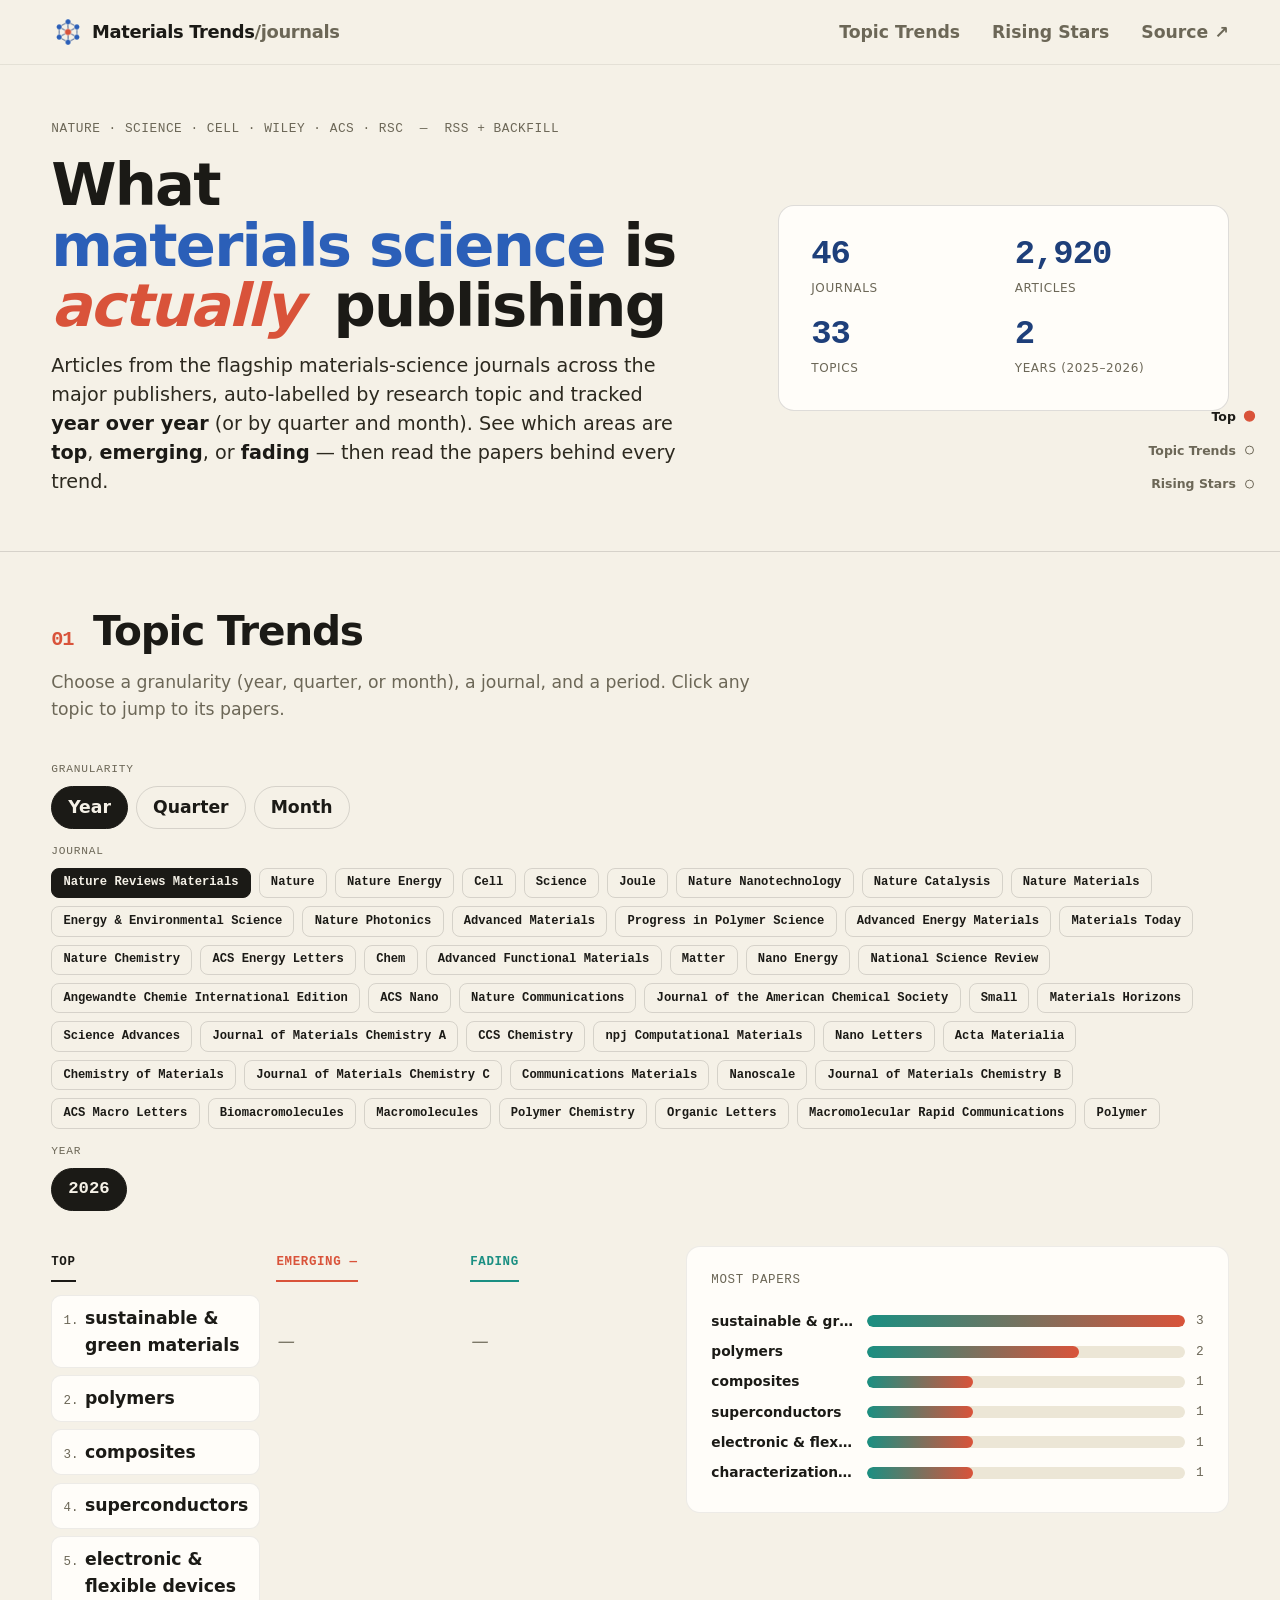
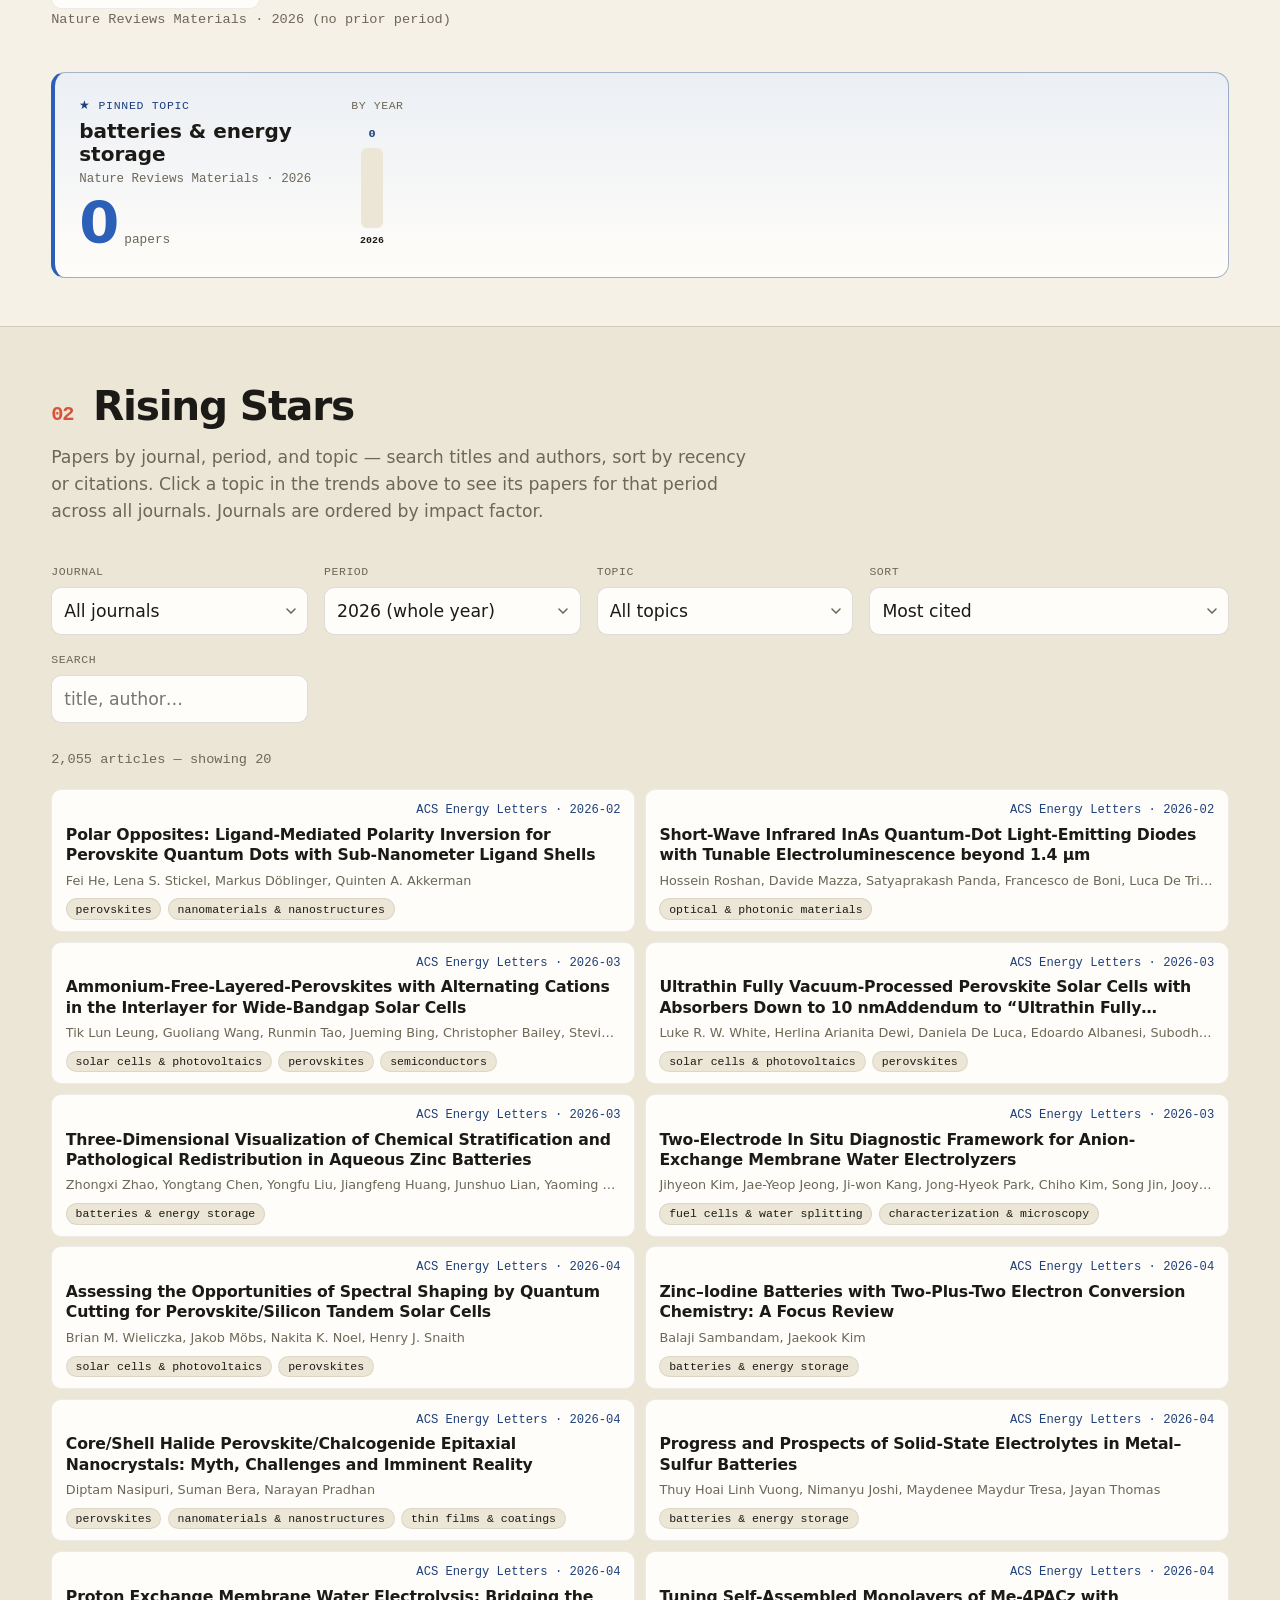
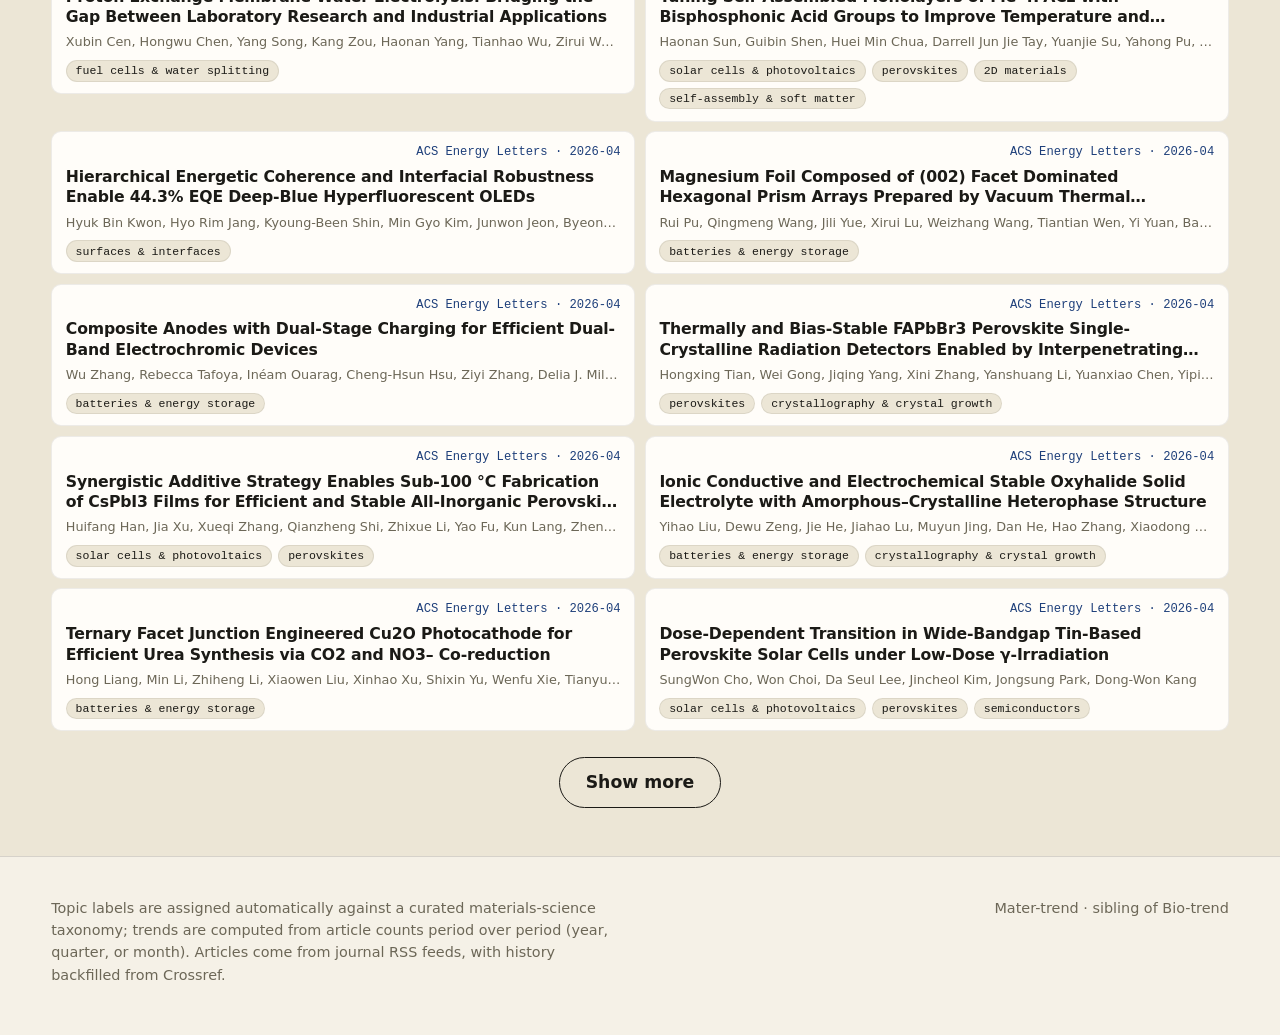
==== docs/index.html @ 1e7d40f5 "feat: build Mater-trend materials-science journal trend monitor Adapt the Bio-trend deterministic pi" ====
<!DOCTYPE html>
<html lang="en">
<head>
  <meta charset="UTF-8" />
  <meta name="viewport" content="width=device-width, initial-scale=1.0" />
  <title>Materials Trends in Journals</title>
  <meta name="description" content="Top, emerging, and fading research topics across the flagship materials-science journals (Nature, Science, Cell Press, Wiley, ACS, RSC, Elsevier) — by year, quarter, or month, from RSS plus historical backfill." />
  <link rel="icon" type="image/png" href="favicon.png" />
  <link rel="apple-touch-icon" href="assets/logo.png" />
  <link rel="preload" href="data/manifest.json" as="fetch" crossorigin />
  <link rel="stylesheet" href="assets/style.css" />
</head>
<body>
  <header class="site-head">
    <div class="wrap site-head__inner">
      <a class="brand" href="#top">
        <img class="brand__logo" src="assets/logo.png" width="32" height="32" alt="" aria-hidden="true" />
        <span class="brand__text">Materials&nbsp;Trends<span class="brand__dim">/journals</span></span>
      </a>
      <nav class="nav" aria-label="Sections">
        <a href="#trends">Topic Trends</a>
        <a href="#browse">Rising Stars</a>
        <a class="nav__ext" href="https://github.com/charlesxu90/Mater-trends" rel="noopener">Source ↗</a>
      </nav>
    </div>
  </header>

  <nav class="sidenav" aria-label="Quick navigation">
    <a href="#top" data-target="top"><span class="sidenav__dot"></span><span class="sidenav__label">Top</span></a>
    <a href="#trends" data-target="trends"><span class="sidenav__dot"></span><span class="sidenav__label">Topic Trends</span></a>
    <a href="#browse" data-target="browse"><span class="sidenav__dot"></span><span class="sidenav__label">Rising Stars</span></a>
  </nav>

  <main id="top">
    <section class="hero" aria-labelledby="hero-h">
      <div class="wrap hero__inner">
        <div class="hero__text">
          <p class="eyebrow">Nature · Science · Cell · Wiley · ACS · RSC &nbsp;—&nbsp; RSS + backfill</p>
          <h1 id="hero-h" class="hero__title">
            What <span class="hero__hl">materials&nbsp;science</span> is<br /><em>actually</em> publishing
          </h1>
          <p class="hero__lede">
            Articles from the flagship materials-science journals across the major
            publishers, auto-labelled by research topic and tracked <strong>year over year</strong>
            (or by quarter and month). See which areas are <strong>top</strong>,
            <strong>emerging</strong>, or <strong>fading</strong> — then read the papers
            behind every trend.
          </p>
        </div>
        <aside class="hero__panel" aria-label="Coverage at a glance">
          <div class="hero__stats" id="hero-stats" aria-live="polite"></div>
        </aside>
      </div>
    </section>

    <section class="section" id="trends" aria-labelledby="trends-h">
      <div class="wrap">
        <div class="section__head">
          <h2 id="trends-h" class="section__title"><span class="section__num">01</span> Topic Trends</h2>
          <p class="section__hint">Choose a granularity (year, quarter, or month), a journal, and a period. Click any topic to jump to its papers.</p>
        </div>
        <div class="picker" role="group" aria-label="Choose granularity, journal and period">
          <div class="picker__group">
            <span class="picker__label">Granularity</span>
            <div class="picker__row" id="bucket-pills"></div>
          </div>
          <div class="picker__group">
            <span class="picker__label">Journal</span>
            <div class="picker__row" id="group-pills"></div>
          </div>
          <div class="picker__group">
            <span class="picker__label" id="period-label">Period</span>
            <div class="picker__row picker__row--periods" id="period-pills"></div>
          </div>
        </div>
        <div id="trend-panel" class="trend-panel" aria-live="polite"></div>
        <section id="topic-highlight" class="highlight" aria-label="Pinned topic" aria-live="polite" hidden></section>
      </div>
    </section>

    <section class="section section--alt" id="browse" aria-labelledby="browse-h">
      <div class="wrap">
        <div class="section__head">
          <h2 id="browse-h" class="section__title"><span class="section__num">02</span> Rising Stars</h2>
          <p class="section__hint">Papers by journal, period, and topic — search titles and authors, sort by recency or citations. Click a topic in the trends above to see its papers for that period across all journals. Journals are ordered by impact factor.</p>
        </div>
        <form class="filters" id="filters" autocomplete="off" aria-label="Article filters">
          <label class="field">
            <span class="field__label">Journal</span>
            <select id="f-journal" class="field__input"><option value="">All journals</option></select>
          </label>
          <label class="field">
            <span class="field__label">Period</span>
            <select id="f-period" class="field__input"><option value="">All periods</option></select>
          </label>
          <label class="field">
            <span class="field__label">Topic</span>
            <select id="f-topic" class="field__input"><option value="">All topics</option></select>
          </label>
          <label class="field">
            <span class="field__label">Sort</span>
            <select id="f-sort" class="field__input">
              <option value="citations" selected>Most cited</option>
              <option value="recent">Most recent</option>
              <option value="rising">Rising (citation gain)</option>
            </select>
          </label>
          <label class="field field--grow">
            <span class="field__label">Search</span>
            <input id="f-search" class="field__input" type="search" placeholder="title, author…" />
          </label>
        </form>
        <p class="result-meta" id="result-meta" aria-live="polite"></p>
        <ol class="papers" id="papers"></ol>
        <div class="more" id="more-wrap" hidden>
          <button class="btn" id="more-btn" type="button">Show more</button>
        </div>
      </div>
    </section>
  </main>

  <footer class="site-foot">
    <div class="wrap site-foot__inner">
      <p>Topic labels are assigned automatically against a curated materials-science taxonomy; trends are computed from article counts period over period (year, quarter, or month). Articles come from journal RSS feeds, with history backfilled from Crossref.</p>
      <p class="site-foot__meta">Mater-trend · sibling of Bio-trend</p>
    </div>
  </footer>

  <script src="assets/app.js" defer></script>
</body>
</html>
---- docs/assets/style.css ----
/* Materials Trends — editorial / Swiss data-viz. Palette tuned to the lattice logo:
   cream paper, cobalt brand, coral = emerging/hot, teal = fading/cool. */

:root {
  --paper: #f5f1e7;
  --paper-2: #ece6d6;
  --card: #fffdf9;
  --ink: #1b1a16;
  --muted: #6c6757;
  --line: rgba(27, 26, 22, 0.14);
  --line-soft: rgba(27, 26, 22, 0.08);

  --accent: #d9533a;        /* emerging / hot (logo coral) */
  --accent-ink: #9a3826;
  --cool: #1a8f82;          /* fading / cool (logo teal) */
  --cool-ink: #0f5f56;
  --brand: #2b5fb8;         /* logo cobalt — materials highlight */
  --brand-ink: #1e3f7a;
  --top: #1b1a16;           /* top / established */

  --text-hero: clamp(2.2rem, 1.3rem + 3vw, 4rem);
  --text-h2: clamp(1.6rem, 1.1rem + 1.8vw, 2.6rem);
  --space-section: clamp(3.5rem, 2.5rem + 4vw, 7rem);

  --sans: "Inter", system-ui, -apple-system, "Segoe UI", Roboto, sans-serif;
  --mono: ui-monospace, "SF Mono", "JetBrains Mono", "Cascadia Code", Menlo, monospace;

  --dur: 240ms;
  --ease: cubic-bezier(0.16, 1, 0.3, 1);
}

* { box-sizing: border-box; }
html { scroll-behavior: smooth; }
@media (prefers-reduced-motion: reduce) {
  html { scroll-behavior: auto; }
  * { animation-duration: 0.001ms !important; transition-duration: 0.001ms !important; }
}

body {
  margin: 0;
  background: var(--paper);
  color: var(--ink);
  font-family: var(--sans);
  font-size: clamp(1rem, 0.96rem + 0.2vw, 1.08rem);
  line-height: 1.55;
  -webkit-font-smoothing: antialiased;
}
.wrap { width: min(1240px, 92vw); margin-inline: auto; }
a { color: inherit; }
em { font-style: italic; }
:focus-visible { outline: 2.5px solid var(--accent); outline-offset: 3px; border-radius: 2px; }

/* ---------- header ---------- */
.site-head {
  position: sticky; top: 0; z-index: 20;
  background: color-mix(in oklab, var(--paper) 86%, transparent);
  backdrop-filter: blur(10px);
  border-bottom: 1px solid var(--line-soft);
}
/* Fluid header: brand + nav sit on one line when there's room; as the viewport
   narrows the nav wraps below the brand (and its links wrap among themselves)
   instead of overflowing/clipping. */
.site-head__inner { display: flex; flex-wrap: wrap; align-items: center; justify-content: space-between; gap: 0.4rem 1rem; min-height: 64px; padding-block: 0.5rem; }
.brand { display: inline-flex; align-items: center; gap: 0.55ch; text-decoration: none; font-weight: 800; letter-spacing: -0.02em; font-size: 1.12rem; flex: 0 0 auto; }
.brand__logo { width: 1.9em; height: 1.9em; display: block; border-radius: 6px; }
.brand__dim { color: var(--muted); font-weight: 600; }
.nav { display: flex; flex-wrap: wrap; gap: 0.4rem clamp(0.9rem, 3vw, 2rem); align-items: center; justify-content: flex-end; font-weight: 600; }
.nav a { text-decoration: none; color: var(--muted); transition: color var(--dur) var(--ease); }
.nav a:hover { color: var(--ink); }
.nav__ext { color: var(--ink); }
/* phones: give the nav its own full-width line, left-aligned with tappable links */
@media (max-width: 640px) {
  .nav { flex-basis: 100%; justify-content: flex-start; gap: 0.35rem 1.25rem; }
  .nav a { padding: 0.3rem 0; }
}

/* ---------- hero ---------- */
.hero { padding: clamp(2.2rem, 1.4rem + 2.5vw, 4rem) 0; border-bottom: 1px solid var(--line); }
.hero__inner { display: grid; grid-template-columns: 1.5fr 1fr; gap: clamp(2rem, 4vw, 4.5rem); align-items: center; }
@media (max-width: 820px) { .hero__inner { grid-template-columns: 1fr; gap: 1.8rem; } }
.eyebrow { font-family: var(--mono); font-size: 0.8rem; letter-spacing: 0.04em; color: var(--muted); text-transform: uppercase; margin: 0 0 1rem; }
.hero__title { font-size: var(--text-hero); line-height: 1.02; letter-spacing: -0.03em; font-weight: 800; margin: 0 0 1rem; }
.hero__title em { color: var(--accent); margin-right: 0.22em; }
.hero__title .hero__hl { color: var(--brand); }
.hero__lede { font-size: clamp(1rem, 0.95rem + 0.35vw, 1.2rem); max-width: 52ch; color: #2c291f; margin: 0; line-height: 1.5; }
.hero__lede strong { color: var(--ink); }
.hero__panel { background: var(--card); border: 1px solid var(--line); border-radius: 16px; padding: clamp(1.3rem, 2.5vw, 2rem); }
.hero__stats { display: grid; grid-template-columns: 1fr 1fr; gap: 1.3rem 1.4rem; }
.stat { display: flex; flex-direction: column; }
.stat__num { font-family: var(--mono); font-size: clamp(1.5rem, 1rem + 1.4vw, 2.2rem); font-weight: 700; line-height: 1; letter-spacing: -0.03em; color: var(--brand-ink); }
.stat__label { font-size: 0.75rem; color: var(--muted); text-transform: uppercase; letter-spacing: 0.05em; margin-top: 0.45rem; }

/* ---------- sections ---------- */
.section { padding: clamp(2rem, 1.4rem + 2vw, 3.5rem) 0; }
.section--alt { background: var(--paper-2); border-top: 1px solid var(--line); }
.section__head { margin-bottom: clamp(1.6rem, 3vw, 2.8rem); }
.section__title { font-size: var(--text-h2); letter-spacing: -0.03em; font-weight: 800; margin: 0 0 0.4rem; display: flex; align-items: baseline; gap: 0.7ch; }
.section__num { font-family: var(--mono); font-size: 0.5em; color: var(--accent); font-weight: 700; }
.section__hint { color: var(--muted); margin: 0; max-width: 64ch; }

/* ---------- picker (pills) ---------- */
.picker { display: flex; flex-direction: column; gap: 0.9rem; margin-bottom: 2.2rem; }
.picker__group { display: flex; flex-direction: column; gap: 0.45rem; }
.picker__label { font-family: var(--mono); font-size: 0.7rem; letter-spacing: 0.07em; text-transform: uppercase; color: var(--muted); }
.picker__row { display: flex; flex-wrap: wrap; gap: 0.5rem; }
.pill {
  font: inherit; font-weight: 700; cursor: pointer;
  border: 1px solid var(--line); background: transparent; color: var(--ink);
  padding: 0.45rem 1rem; border-radius: 999px;
  transition: background var(--dur) var(--ease), color var(--dur) var(--ease), border-color var(--dur) var(--ease), transform var(--dur) var(--ease);
}
.pill:hover { border-color: var(--ink); transform: translateY(-1px); }
.pill[aria-pressed="true"] { background: var(--ink); color: var(--paper); border-color: var(--ink); }
/* many journals -> compact mono "cards" */
.pill--journal { font-family: var(--mono); font-weight: 600; font-size: 0.76rem; padding: 0.3rem 0.7rem; border-radius: 8px; }
.picker__row--periods .pill { font-family: var(--mono); font-weight: 600; }

/* ---------- trend panel (cols + chart) ---------- */
.trend-panel { display: grid; grid-template-columns: 1.1fr 1fr; gap: clamp(1.2rem, 3vw, 2.4rem); align-items: start; }
@media (max-width: 860px) { .trend-panel { grid-template-columns: 1fr; } }
.cols { display: grid; grid-template-columns: repeat(3, 1fr); gap: 1rem; }
@media (max-width: 560px) { .cols { grid-template-columns: 1fr; } }
.col__h { font-family: var(--mono); font-size: 0.78rem; text-transform: uppercase; letter-spacing: 0.05em; margin: 0 0 0.8rem; padding-bottom: 0.5rem; border-bottom: 2px solid currentColor; display: inline-block; }
.col--top .col__h { color: var(--top); }
.col--emerging .col__h { color: var(--accent); }
.col--fading .col__h { color: var(--cool); }
.rank { list-style: none; margin: 0; padding: 0; display: flex; flex-direction: column; gap: 0.45rem; counter-reset: r; }
.rank li { counter-increment: r; }
.chip {
  display: flex; align-items: baseline; gap: 0.6ch; width: 100%; text-align: left;
  font: inherit; cursor: pointer; background: var(--card); color: var(--ink);
  border: 1px solid var(--line-soft); border-radius: 10px; padding: 0.55rem 0.7rem;
  transition: border-color var(--dur) var(--ease), transform var(--dur) var(--ease), box-shadow var(--dur) var(--ease);
}
.chip:hover { transform: translateY(-2px); border-color: var(--line); box-shadow: 0 8px 22px -16px rgba(0,0,0,0.5); }
.chip__rank { font-family: var(--mono); font-size: 0.78rem; color: var(--muted); }
.chip__rank::before { content: counter(r) ". "; }
.chip__name { font-weight: 650; }
.col--emerging .chip:hover { border-color: var(--accent); }
.col--fading .chip:hover { border-color: var(--cool); }

.chart { background: var(--card); border: 1px solid var(--line-soft); border-radius: 14px; padding: clamp(1rem, 2vw, 1.5rem); }
.chart__h { font-family: var(--mono); font-size: 0.78rem; text-transform: uppercase; letter-spacing: 0.05em; color: var(--muted); margin: 0 0 1rem; }
.bar { display: grid; grid-template-columns: 9rem 1fr auto; align-items: center; gap: 0.7rem; padding: 0.28rem 0; cursor: pointer; width: 100%; border: 0; background: none; font: inherit; color: inherit; text-align: left; }
.bar__name { font-size: 0.86rem; font-weight: 600; white-space: nowrap; overflow: hidden; text-overflow: ellipsis; }
.bar__track { height: 12px; background: var(--paper-2); border-radius: 999px; overflow: hidden; }
.bar__fill { height: 100%; background: linear-gradient(90deg, var(--cool), var(--accent)); border-radius: 999px; transform-origin: left; animation: grow var(--dur) var(--ease); }
@keyframes grow { from { transform: scaleX(0.02); } }
.bar__val { font-family: var(--mono); font-size: 0.8rem; color: var(--muted); }
.bar:hover .bar__name { color: var(--accent); }

.empty { color: var(--muted); font-style: italic; padding: 1rem 0; }

/* ---------- pinned topic highlight ---------- */
.highlight {
  margin-top: 1.4rem;
  display: grid; grid-template-columns: minmax(11rem, 15rem) 1fr; gap: clamp(1rem, 2.5vw, 2rem);
  align-items: stretch;
  background: linear-gradient(180deg, color-mix(in oklab, var(--brand) 9%, var(--card)), var(--card));
  border: 1px solid color-mix(in oklab, var(--brand) 32%, var(--line));
  border-left: 4px solid var(--brand);
  border-radius: 14px; padding: clamp(1rem, 2vw, 1.5rem);
}
.highlight[hidden] { display: none; }
@media (max-width: 760px) { .highlight { grid-template-columns: 1fr; } }

.highlight__lead { display: flex; flex-direction: column; gap: 0.15rem; min-width: 0; }
.highlight__pin { font-family: var(--mono); font-size: 0.72rem; text-transform: uppercase; letter-spacing: 0.06em; color: var(--brand-ink); margin: 0; }
.highlight__name { align-self: flex-start; font: inherit; font-size: 1.25rem; font-weight: 750; line-height: 1.15; color: var(--ink); background: none; border: 0; padding: 0.2rem 0 0; cursor: pointer; text-align: left; transition: color var(--dur) var(--ease); }
.highlight__name:hover { color: var(--brand); }
.highlight__scope { font-family: var(--mono); font-size: 0.78rem; color: var(--muted); margin: 0.1rem 0 0; }
.highlight__count { margin: auto 0 0; display: flex; align-items: baseline; gap: 0.45ch; }
.highlight__num { font-size: clamp(2.4rem, 1.5rem + 3vw, 3.6rem); font-weight: 800; line-height: 1; color: var(--brand); font-variant-numeric: tabular-nums; }
.highlight__unit { font-family: var(--mono); font-size: 0.8rem; color: var(--muted); }

.highlight__series { min-width: 0; display: flex; flex-direction: column; gap: 0.6rem; }
.highlight__series-h { font-family: var(--mono); font-size: 0.72rem; text-transform: uppercase; letter-spacing: 0.05em; color: var(--muted); margin: 0; }
.highlight__bars { display: flex; align-items: flex-end; gap: 0.55rem; overflow-x: auto; padding-bottom: 0.2rem; min-height: 7.2rem; }
.hbar { flex: 0 0 auto; display: flex; flex-direction: column; align-items: center; gap: 0.3rem; width: 2.6rem; border: 0; background: none; font: inherit; color: inherit; cursor: pointer; }
.hbar__track { height: 5rem; width: 1.4rem; display: flex; align-items: flex-end; background: var(--paper-2); border-radius: 6px; overflow: hidden; }
.hbar__fill { width: 100%; background: color-mix(in oklab, var(--brand) 55%, var(--cool)); border-radius: 6px 6px 0 0; transition: height var(--dur) var(--ease); }
.hbar--active .hbar__fill { background: var(--brand); }
.hbar__val { font-family: var(--mono); font-size: 0.74rem; color: var(--muted); font-variant-numeric: tabular-nums; }
.hbar--active .hbar__val { color: var(--brand-ink); font-weight: 700; }
.hbar__lbl { font-family: var(--mono); font-size: 0.62rem; color: var(--muted); white-space: nowrap; }
.hbar--active .hbar__lbl { color: var(--ink); font-weight: 700; }
.hbar:hover .hbar__fill { filter: brightness(1.08); }

/* ---------- filters ---------- */
.filters { display: grid; grid-template-columns: repeat(3, minmax(0,1fr)) 1.4fr; gap: 1rem; margin-bottom: 1.6rem; }
@media (max-width: 760px) { .filters { grid-template-columns: 1fr 1fr; } .field--grow { grid-column: 1 / -1; } }
.field { display: flex; flex-direction: column; gap: 0.4rem; min-width: 0; }
.field__label { font-family: var(--mono); font-size: 0.72rem; text-transform: uppercase; letter-spacing: 0.05em; color: var(--muted); }
.field__input { font: inherit; width: 100%; padding: 0.6rem 0.75rem; border: 1px solid var(--line); border-radius: 10px; background: var(--card); color: var(--ink); transition: border-color var(--dur) var(--ease), box-shadow var(--dur) var(--ease); }
.field__input:hover { border-color: var(--ink); }
.field__input:focus-visible { outline: none; border-color: var(--accent); box-shadow: 0 0 0 3px color-mix(in oklab, var(--accent) 22%, transparent); }
select.field__input { cursor: pointer; appearance: none; -webkit-appearance: none;
  background-image: url("data:image/svg+xml,%3Csvg width='10' height='6' xmlns='http://www.w3.org/2000/svg'%3E%3Cpath d='M1 1l4 4 4-4' stroke='%236c6757' stroke-width='1.5' fill='none' stroke-linecap='round'/%3E%3C/svg%3E");
  background-repeat: no-repeat; background-position: right 0.7rem center; padding-right: 1.9rem;
}

.result-meta { font-family: var(--mono); font-size: 0.85rem; color: var(--muted); margin: 0 0 1.2rem; }

/* ---------- paper cards ---------- */
.papers { list-style: none; margin: 0; padding: 0; display: grid; gap: 0.6rem; align-items: start; grid-template-columns: repeat(auto-fill, minmax(min(100%, 32rem), 1fr)); }
.paper { background: var(--card); border: 1px solid var(--line-soft); border-radius: 10px; padding: 0.7rem 0.85rem; transition: border-color var(--dur) var(--ease), box-shadow var(--dur) var(--ease); }
.paper:hover { border-color: var(--line); box-shadow: 0 12px 30px -22px rgba(0,0,0,0.55); }
/* row 1: venue */
.paper__head { display: flex; justify-content: space-between; align-items: baseline; gap: 0.6rem; margin: 0 0 0.3rem; }
.paper__cites { font-family: var(--mono); font-size: 0.76rem; color: var(--accent); white-space: nowrap; }
.paper__venue { font-family: var(--mono); font-size: 0.76rem; color: var(--brand-ink); text-align: right; }
/* row 2: full-width title, max two lines + ellipsis */
.paper__title {
  font-size: 0.98rem; font-weight: 700; letter-spacing: -0.01em; margin: 0; line-height: 1.3;
  display: -webkit-box; -webkit-line-clamp: 2; line-clamp: 2; -webkit-box-orient: vertical; overflow: hidden;
}
.paper__title a { color: inherit; text-decoration: none; }
.paper__title a:hover { color: var(--accent); }
/* single line; always reserves one line of height (empty when no authors) */
.paper__authors { color: var(--muted); font-size: 0.8rem; margin: 0.3rem 0 0; min-height: 1.2em; white-space: nowrap; overflow: hidden; text-overflow: ellipsis; }
.tags { display: flex; flex-wrap: wrap; gap: 0.4rem; align-items: center; margin-top: 0.5rem; }
.tag { font-family: var(--mono); font-size: 0.72rem; padding: 0.2rem 0.55rem; border-radius: 999px; background: var(--paper-2); border: 1px solid var(--line-soft); cursor: pointer; color: inherit; transition: background var(--dur) var(--ease), color var(--dur) var(--ease); }
.tag:hover { background: var(--ink); color: var(--paper); }

.more { text-align: center; margin-top: 1.6rem; }
.btn { font: inherit; font-weight: 700; cursor: pointer; padding: 0.7rem 1.6rem; border-radius: 999px; border: 1px solid var(--ink); background: transparent; color: var(--ink); transition: background var(--dur) var(--ease), color var(--dur) var(--ease); }
.btn:hover { background: var(--ink); color: var(--paper); }
.loading { color: var(--muted); font-family: var(--mono); font-size: 0.85rem; padding: 2rem 0; }

/* ---------- footer ---------- */
.site-foot { border-top: 1px solid var(--line); padding: 2.5rem 0; }
.site-foot__inner { display: flex; flex-wrap: wrap; gap: 1rem; justify-content: space-between; color: var(--muted); font-size: 0.9rem; }
.site-foot__inner p { margin: 0; max-width: 62ch; }
.site-foot a { color: var(--ink); }

/* ---------- right-side fast nav (scroll-spy) ---------- */
.sidenav { position: fixed; right: clamp(0.8rem, 2vw, 2rem); top: 50%; transform: translateY(-50%); z-index: 30; display: flex; flex-direction: column; gap: 0.9rem; }
.sidenav a { display: flex; align-items: center; gap: 0.6rem; text-decoration: none; color: var(--muted); flex-direction: row-reverse; }
.sidenav__dot { width: 9px; height: 9px; border-radius: 50%; border: 1.5px solid var(--muted); background: transparent; transition: background var(--dur) var(--ease), border-color var(--dur) var(--ease), transform var(--dur) var(--ease); flex: none; }
.sidenav__label { font-size: 0.78rem; font-weight: 600; opacity: 0; transform: translateX(6px); transition: opacity var(--dur) var(--ease), transform var(--dur) var(--ease); white-space: nowrap; }
.sidenav a:hover .sidenav__label, .sidenav a:focus-visible .sidenav__label { opacity: 1; transform: translateX(0); }
.sidenav a:hover .sidenav__dot { border-color: var(--ink); }
.sidenav a.active .sidenav__dot { background: var(--accent); border-color: var(--accent); transform: scale(1.25); }
.sidenav a.active .sidenav__label { opacity: 1; transform: translateX(0); color: var(--ink); }
@media (max-width: 1100px) { .sidenav { display: none; } }
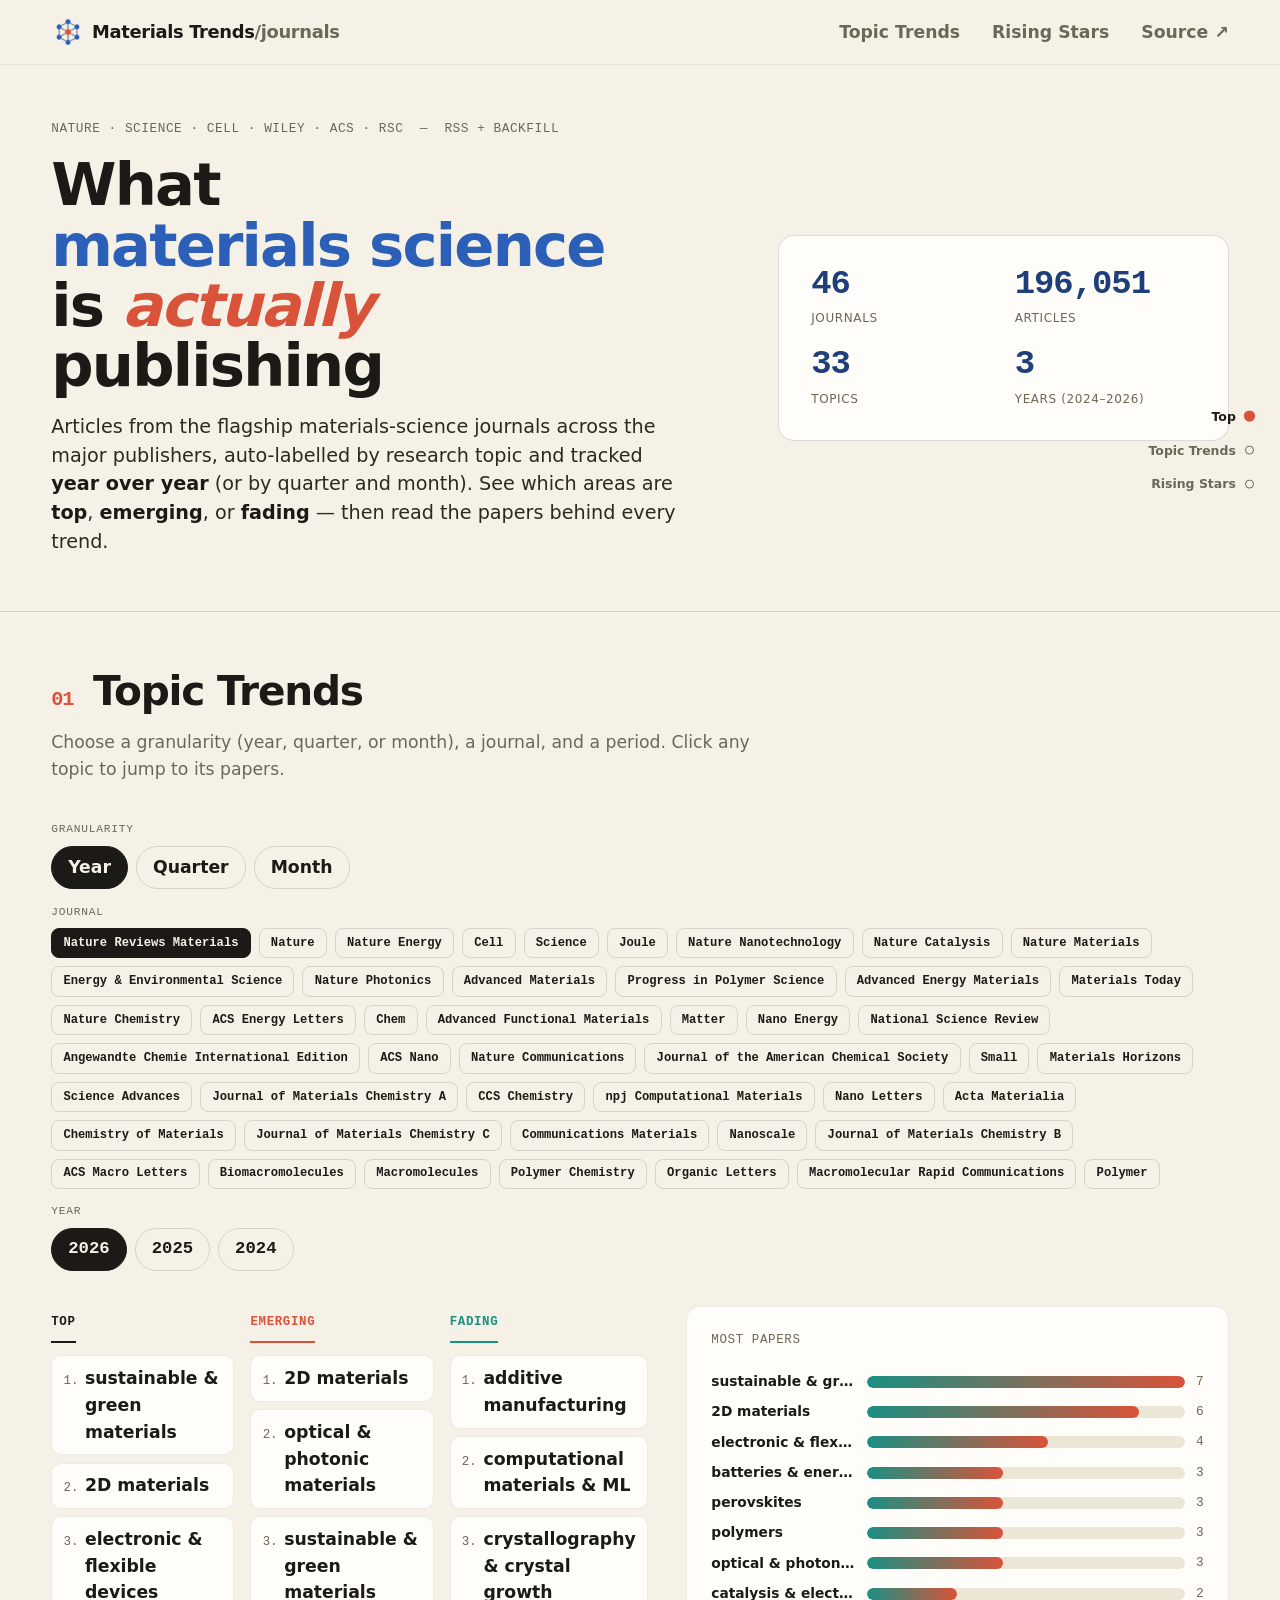
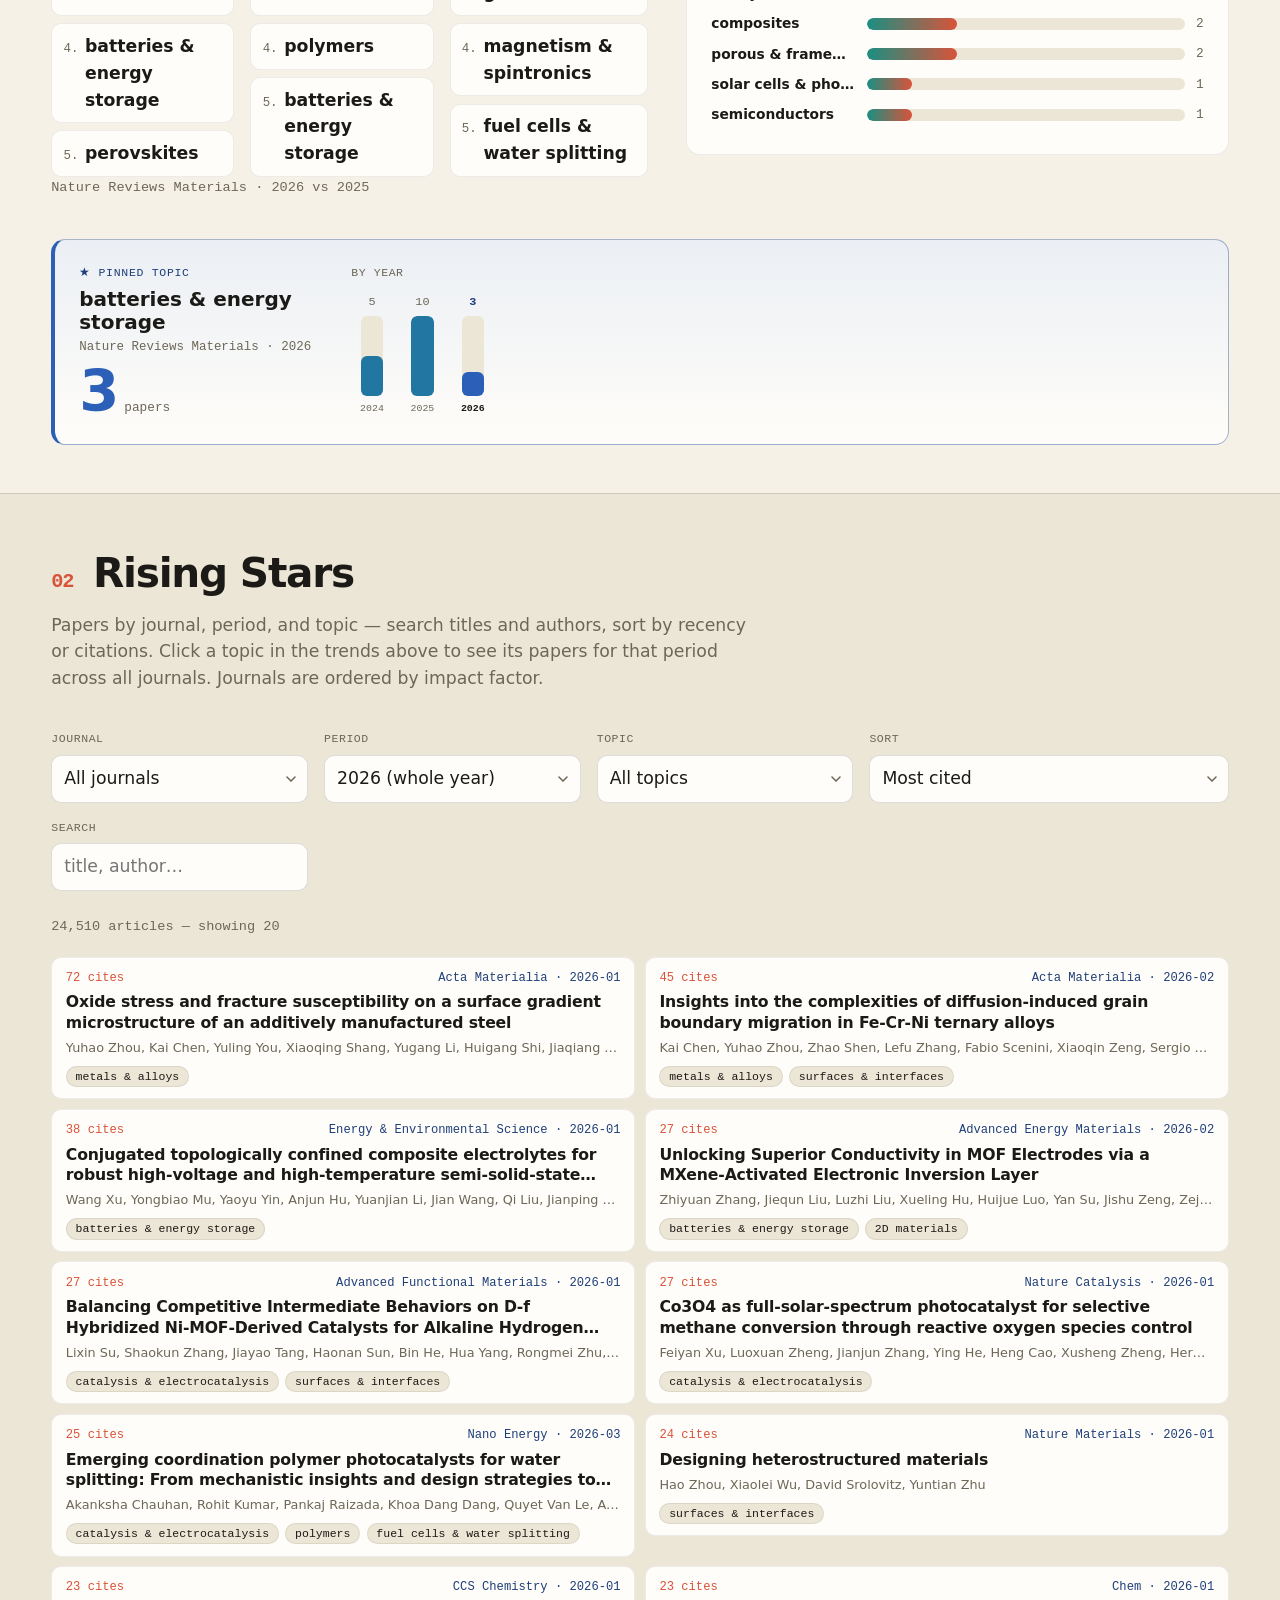
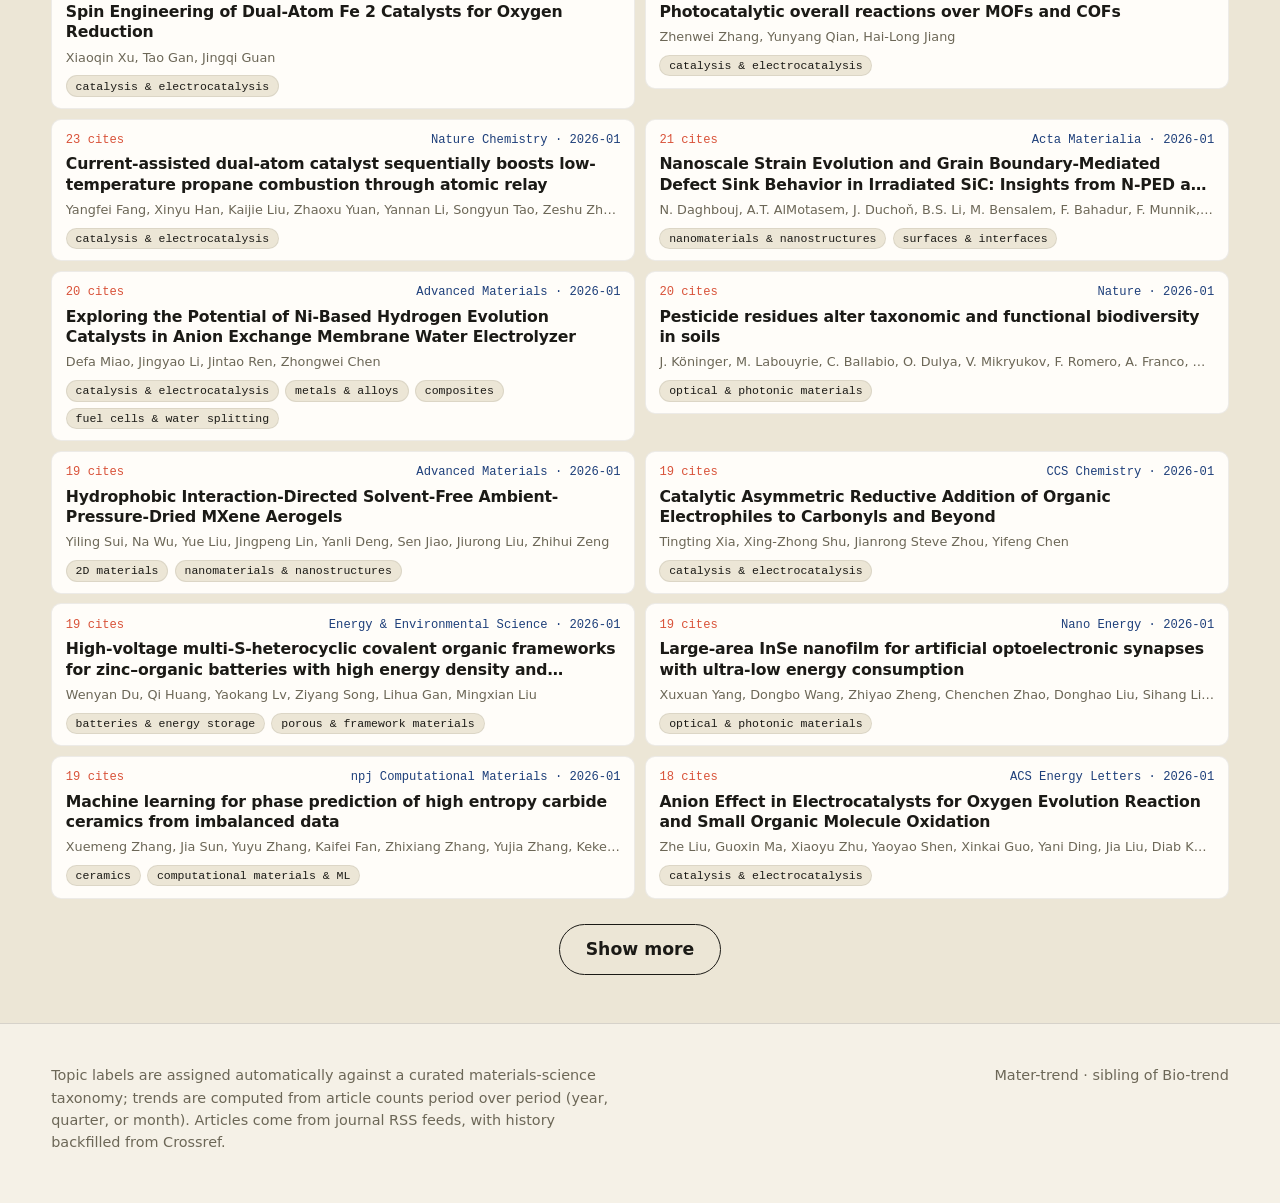
==== commit e10f795e: "fix: rebalance hero title so 'is' isn't orphaned on its own line Move the line break after 'material" ====
--- a/docs/index.html
+++ b/docs/index.html
@@ -37,7 +37,7 @@
         <div class="hero__text">
           <p class="eyebrow">Nature · Science · Cell · Wiley · ACS · RSC &nbsp;—&nbsp; RSS + backfill</p>
           <h1 id="hero-h" class="hero__title">
-            What <span class="hero__hl">materials&nbsp;science</span> is<br /><em>actually</em> publishing
+            What <span class="hero__hl">materials&nbsp;science</span><br />is <em>actually</em> publishing
           </h1>
           <p class="hero__lede">
             Articles from the flagship materials-science journals across the major
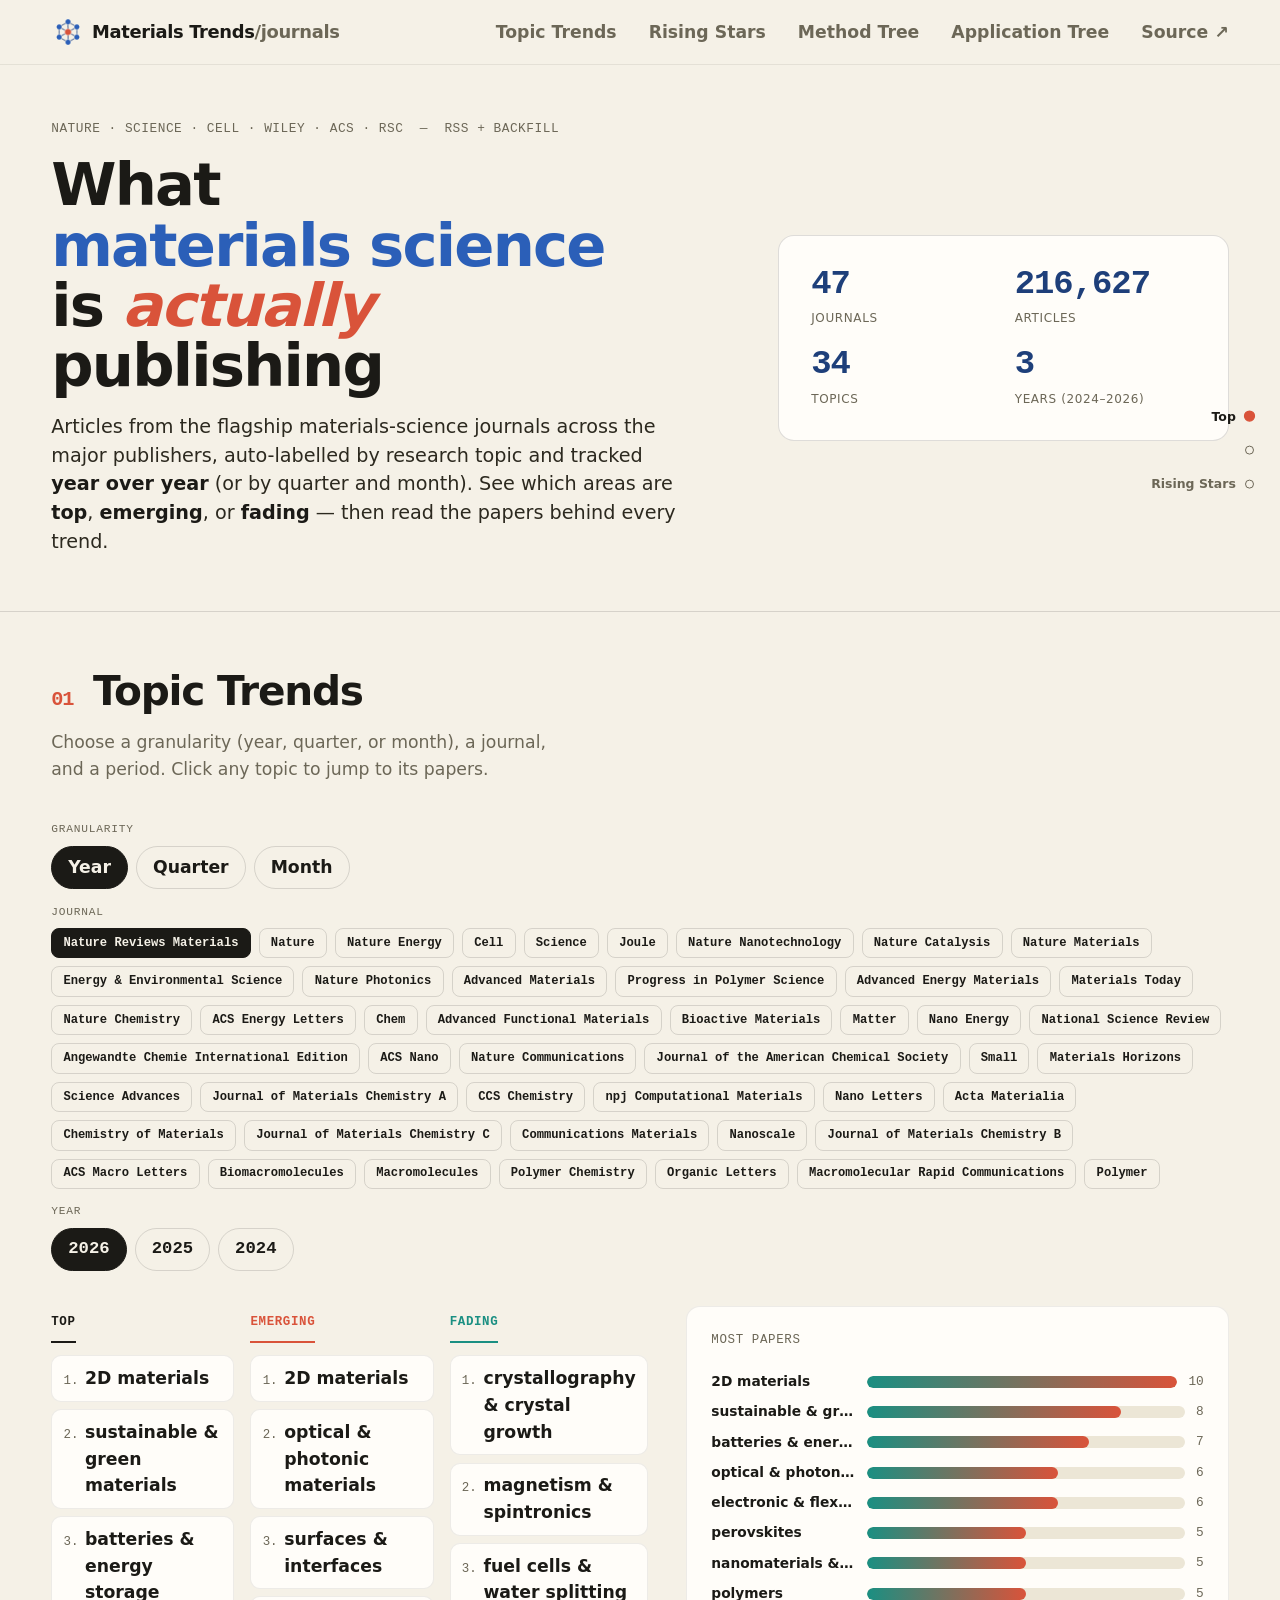
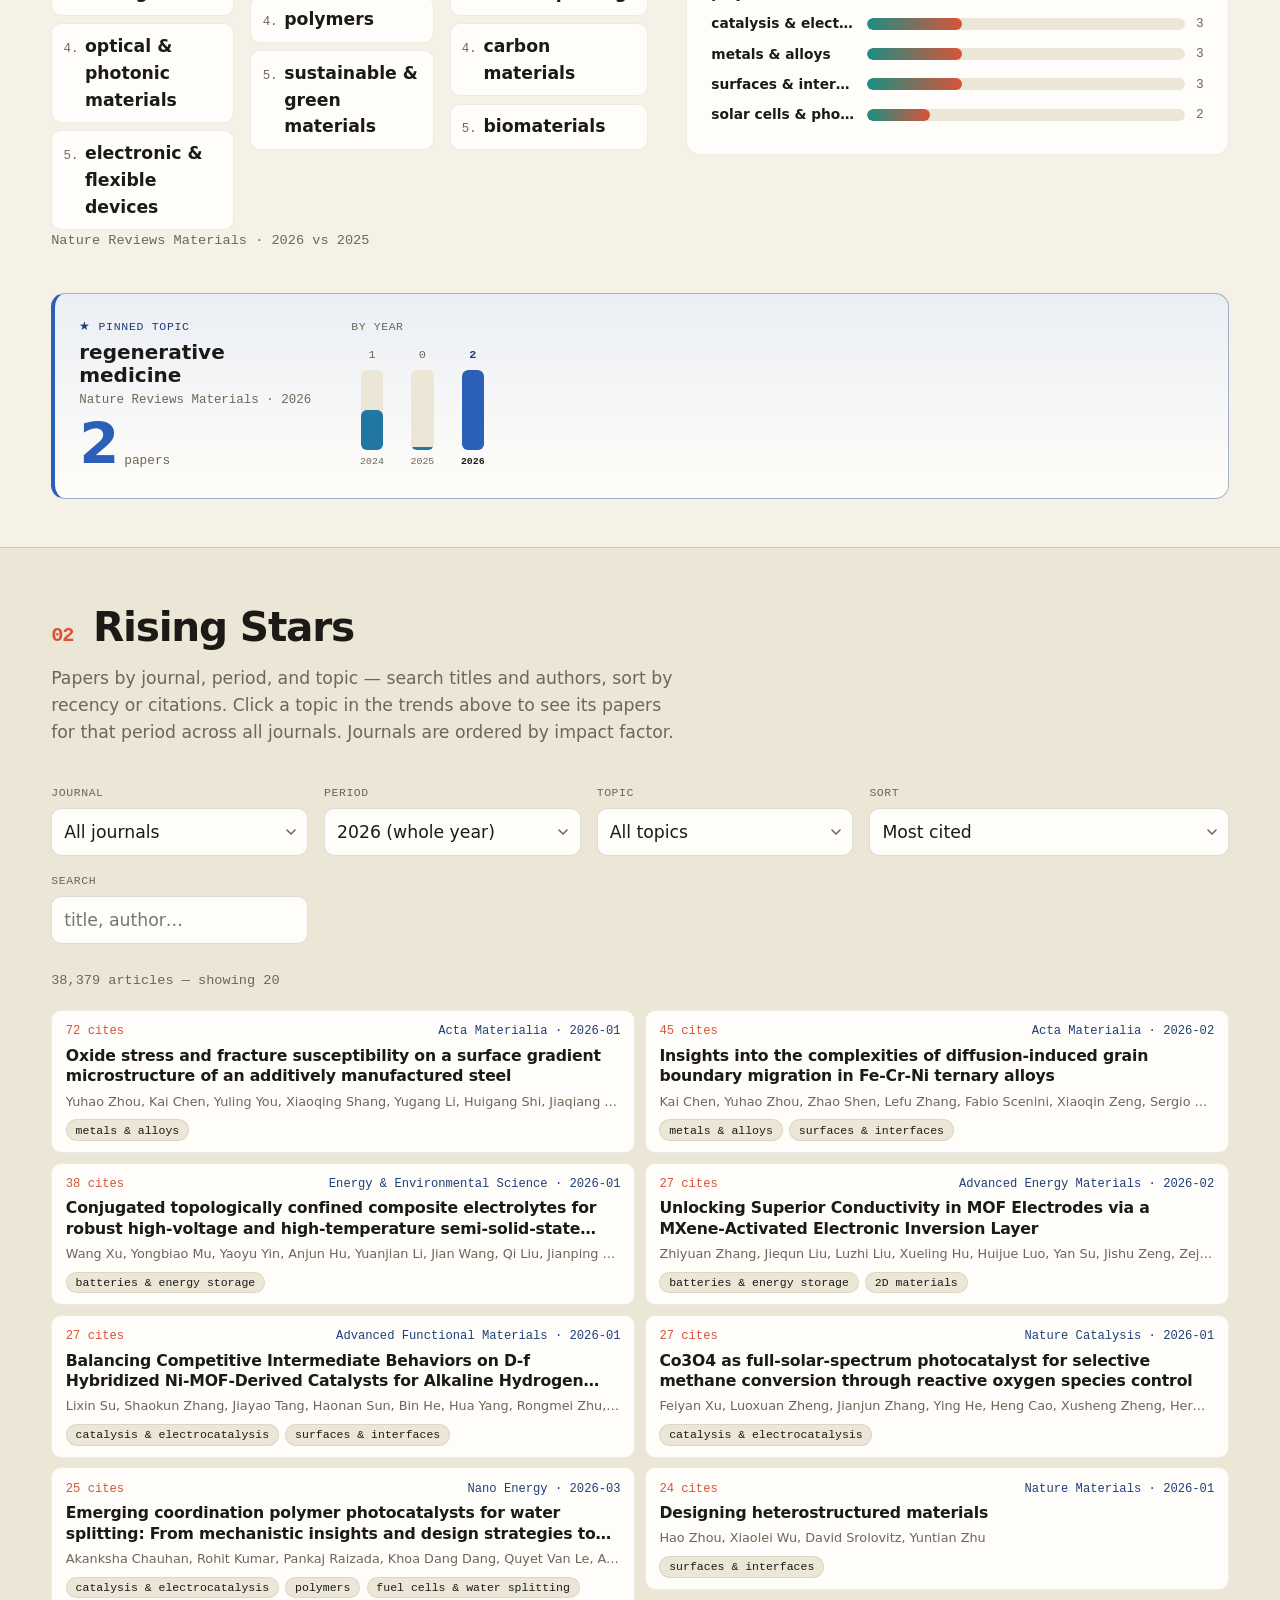
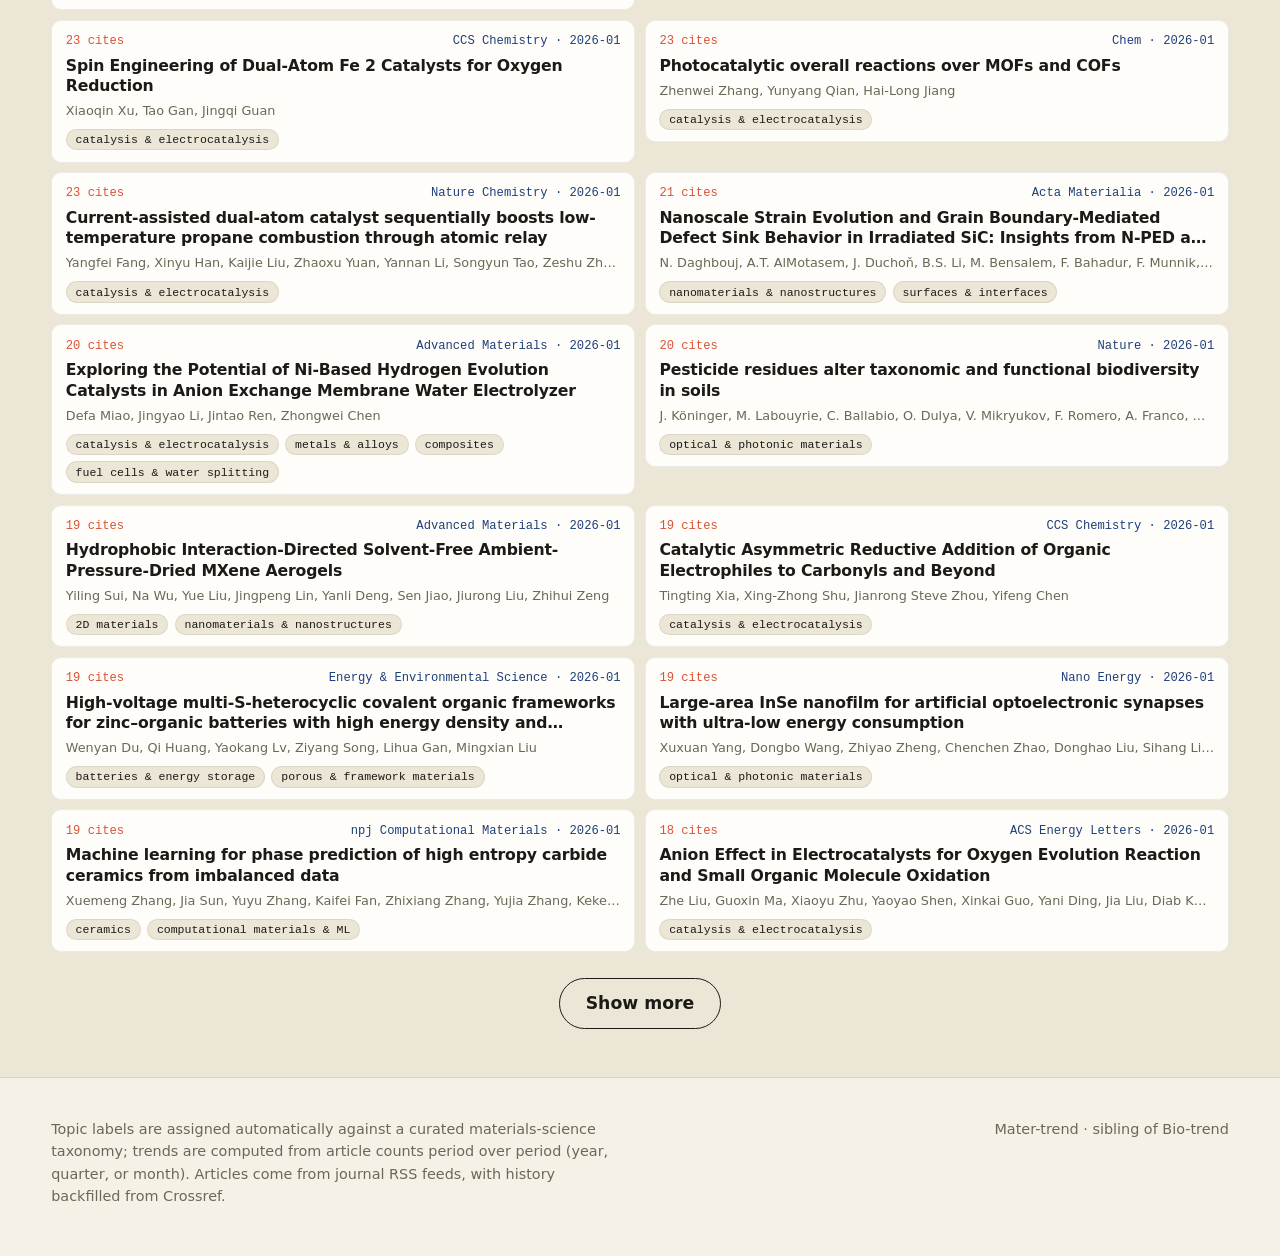
==== commit c6b31805: "feat(site): add Method Tree and Application Tree pages Port AI-trend's ontology/method_papers matche" ====
--- a/docs/index.html
+++ b/docs/index.html
@@ -20,6 +20,8 @@
       <nav class="nav" aria-label="Sections">
         <a href="#trends">Topic Trends</a>
         <a href="#browse">Rising Stars</a>
+        <a href="methods.html">Method Tree</a>
+        <a href="applications.html">Application Tree</a>
         <a class="nav__ext" href="https://github.com/charlesxu90/Mater-trends" rel="noopener">Source ↗</a>
       </nav>
     </div>
--- a/docs/assets/style.css
+++ b/docs/assets/style.css
@@ -96,7 +96,7 @@
 .section__head { margin-bottom: clamp(1.6rem, 3vw, 2.8rem); }
 .section__title { font-size: var(--text-h2); letter-spacing: -0.03em; font-weight: 800; margin: 0 0 0.4rem; display: flex; align-items: baseline; gap: 0.7ch; }
 .section__num { font-family: var(--mono); font-size: 0.5em; color: var(--accent); font-weight: 700; }
-.section__hint { color: var(--muted); margin: 0; max-width: 64ch; }
+.section__hint { color: var(--muted); margin: 0; max-width: 64ch; text-wrap: balance; }
 
 /* ---------- picker (pills) ---------- */
 .picker { display: flex; flex-direction: column; gap: 0.9rem; margin-bottom: 2.2rem; }
@@ -243,3 +243,84 @@
 .sidenav a.active .sidenav__dot { background: var(--accent); border-color: var(--accent); transform: scale(1.25); }
 .sidenav a.active .sidenav__label { opacity: 1; transform: translateX(0); color: var(--ink); }
 @media (max-width: 1100px) { .sidenav { display: none; } }
+
+
+/* ---------- method tree page ---------- */
+.nav a[aria-current="page"] { color: var(--ink); box-shadow: inset 0 -2px 0 var(--accent); }
+.site-foot code { font-family: var(--mono); font-size: 0.85em; }
+
+
+/* method tree: one hierarchy, domain -> family -> task */
+.otree { background: var(--card); border: 1px solid var(--line-soft); border-radius: 16px; padding: clamp(1rem, 2.5vw, 1.6rem); }
+.otree__root { display: flex; flex-wrap: wrap; align-items: baseline; gap: 0.3rem 0.8rem; padding-bottom: 0.6rem; margin-bottom: 0.2rem; border-bottom: 2px solid var(--ink); }
+.otree__root-name { margin: 0; font-weight: 800; font-size: 1.15rem; letter-spacing: -0.02em; }
+.count { font-family: var(--mono); font-size: 0.72rem; font-weight: 600; color: var(--muted); white-space: nowrap; }
+
+/* elbow connectors: each node draws its own ┗ to its row, plus a vertical
+   rail down to the next sibling (hidden on the last child). */
+.tree__list { list-style: none; margin: 0; padding: 0 0 0 0.35rem; }
+.tree__list .tree__list { padding-left: 1.55rem; }
+.node { position: relative; padding-left: 1.4rem; --elbow: 1.3rem; }
+.node::before {
+  content: ""; position: absolute; left: 0; top: 0; width: 1.05rem; height: var(--elbow);
+  border-left: 1.5px solid var(--line); border-bottom: 1.5px solid var(--line); border-bottom-left-radius: 7px;
+}
+.node::after { content: ""; position: absolute; left: 0; top: var(--elbow); bottom: 0; border-left: 1.5px solid var(--line); }
+.node:last-child::after { display: none; }
+.node--domain { --elbow: 1.95rem; scroll-margin-top: 80px; }
+.node--family { --elbow: 1.5rem; }
+.node--task { --elbow: 1.2rem; }
+
+.node__sum {
+  display: flex; flex-wrap: wrap; align-items: baseline; gap: 0.2rem 0.6rem; cursor: pointer; list-style: none;
+  padding: 0.7rem 0 0.3rem; font-weight: 750; font-size: 1rem; letter-spacing: -0.01em;
+}
+.node__sum::-webkit-details-marker { display: none; }
+.node__sum::before { content: "▸"; color: var(--accent); font-size: 0.8em; transition: transform var(--dur) var(--ease); }
+details[open] > .node__sum::before { transform: rotate(90deg); }
+.node__sum:hover .node__name { color: var(--accent-ink); }
+.node__sum--domain { font-size: clamp(1.12rem, 1rem + 0.5vw, 1.4rem); font-weight: 800; letter-spacing: -0.02em; padding-top: 0.95rem; }
+.node__code { font-family: var(--mono); font-size: 0.72rem; font-weight: 700; color: var(--accent); letter-spacing: 0; }
+.node__summary { margin: 0 0 0.3rem 1.1rem; color: var(--muted); max-width: 64ch; font-size: 0.92rem; text-wrap: pretty; }
+
+.task { padding: 0.5rem 0 0.4rem; }
+.task__head { display: flex; flex-wrap: wrap; align-items: baseline; gap: 0.2rem 0.6rem; }
+.task__name { font-weight: 650; font-size: 0.96rem; }
+
+/* "Year — item, item" rows */
+.years { display: grid; grid-template-columns: max-content 1fr; gap: 0.12rem 0.5rem; margin: 0.25rem 0 0; font-size: 0.86rem; line-height: 1.45; }
+.years__y { font-family: var(--mono); font-size: 0.74rem; font-weight: 700; color: var(--muted); padding-top: 0.08rem; white-space: nowrap; }
+.years__y::after { content: " —"; font-weight: 400; }
+.years__items { margin: 0; }
+.method { color: var(--cool-ink); font-weight: 650; text-decoration: none; }
+.method:hover { color: var(--accent); text-decoration: underline; }
+
+.corpus { margin-top: 0.3rem; }
+.corpus__sum { cursor: pointer; list-style: none; font-family: var(--mono); font-size: 0.72rem; font-weight: 600; color: var(--muted); }
+.corpus__sum::-webkit-details-marker { display: none; }
+.corpus__sum::before { content: "▸ "; color: var(--accent); }
+.corpus[open] > .corpus__sum::before { content: "▾ "; }
+.corpus__sum:hover { color: var(--ink); }
+.corpus .years { margin-top: 0.35rem; padding: 0.45rem 0.65rem; background: var(--paper-2); border-radius: 10px; }
+.paper-ref a { color: var(--ink); font-weight: 560; text-decoration: none; }
+.paper-ref a:hover { color: var(--accent); text-decoration: underline; }
+.paper-ref__meta { font-family: var(--mono); font-size: 0.68rem; color: var(--muted); }
+.corpus__kw { margin: 0.35rem 0 0; font-size: 0.72rem; color: var(--muted); }
+
+/* classification guide */
+.guide { display: grid; grid-template-columns: 1fr 1.25fr; gap: clamp(1.4rem, 4vw, 3rem); align-items: start; }
+@media (max-width: 860px) { .guide { grid-template-columns: 1fr; } }
+.guide__list { margin: 0; padding-left: 1.3rem; display: flex; flex-direction: column; gap: 0.7rem; line-height: 1.5; }
+.guide__list li::marker { font-family: var(--mono); font-weight: 700; color: var(--accent); }
+.facets { display: flex; flex-direction: column; gap: 1rem; }
+.facet__name { font-size: 0.92rem; font-weight: 750; margin: 0 0 0.4rem; }
+.facet__tags { display: flex; flex-wrap: wrap; gap: 0.3rem; margin: 0; }
+.tag-chip {
+  font-family: var(--mono); font-size: 0.72rem; padding: 0.12rem 0.5rem; border-radius: 999px;
+  background: var(--paper-2); border: 1px solid var(--line-soft); color: #3b372b;
+}
+@media (max-width: 560px) {
+  .tree__list .tree__list { padding-left: 0.5rem; }
+  .node { padding-left: 1.1rem; }
+  .node::before { width: 0.8rem; }
+}
